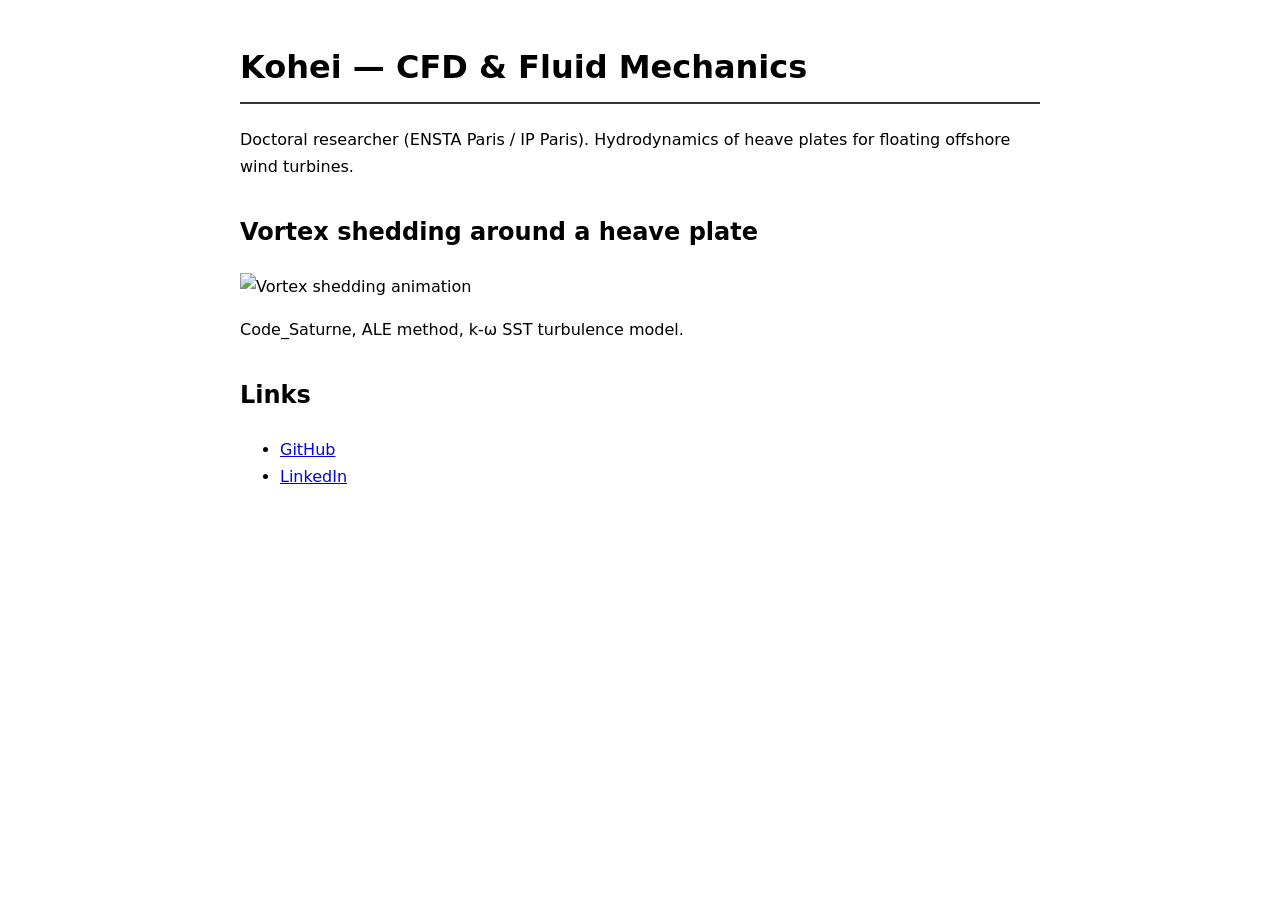
==== index.html @ 502e43df "Create index.html" ====
<!DOCTYPE html>
<html lang="ja">
<head>
  <meta charset="UTF-8">
  <meta name="viewport" content="width=device-width, initial-scale=1.0">
  <title>Kohei | CFD Portfolio</title>
  <style>
    body { font-family: system-ui, sans-serif; max-width: 800px;
           margin: 40px auto; padding: 0 20px; line-height: 1.7; }
    h1 { border-bottom: 2px solid #333; padding-bottom: 8px; }
    img, video { max-width: 100%; height: auto; }
    .project { margin: 32px 0; }
  </style>
</head>
<body>
  <h1>Kohei — CFD & Fluid Mechanics</h1>
  <p>Doctoral researcher (ENSTA Paris / IP Paris). Hydrodynamics of
     heave plates for floating offshore wind turbines.</p>

  <div class="project">
    <h2>Vortex shedding around a heave plate</h2>
    <img src="results/vortex.gif" alt="Vortex shedding animation">
    <p>Code_Saturne, ALE method, k-ω SST turbulence model.</p>
  </div>

  <h2>Links</h2>
  <ul>
    <li><a href="https://github.com/ユーザー名">GitHub</a></li>
    <li><a href="https://www.linkedin.com/in/...">LinkedIn</a></li>
  </ul>
</body>
</html>
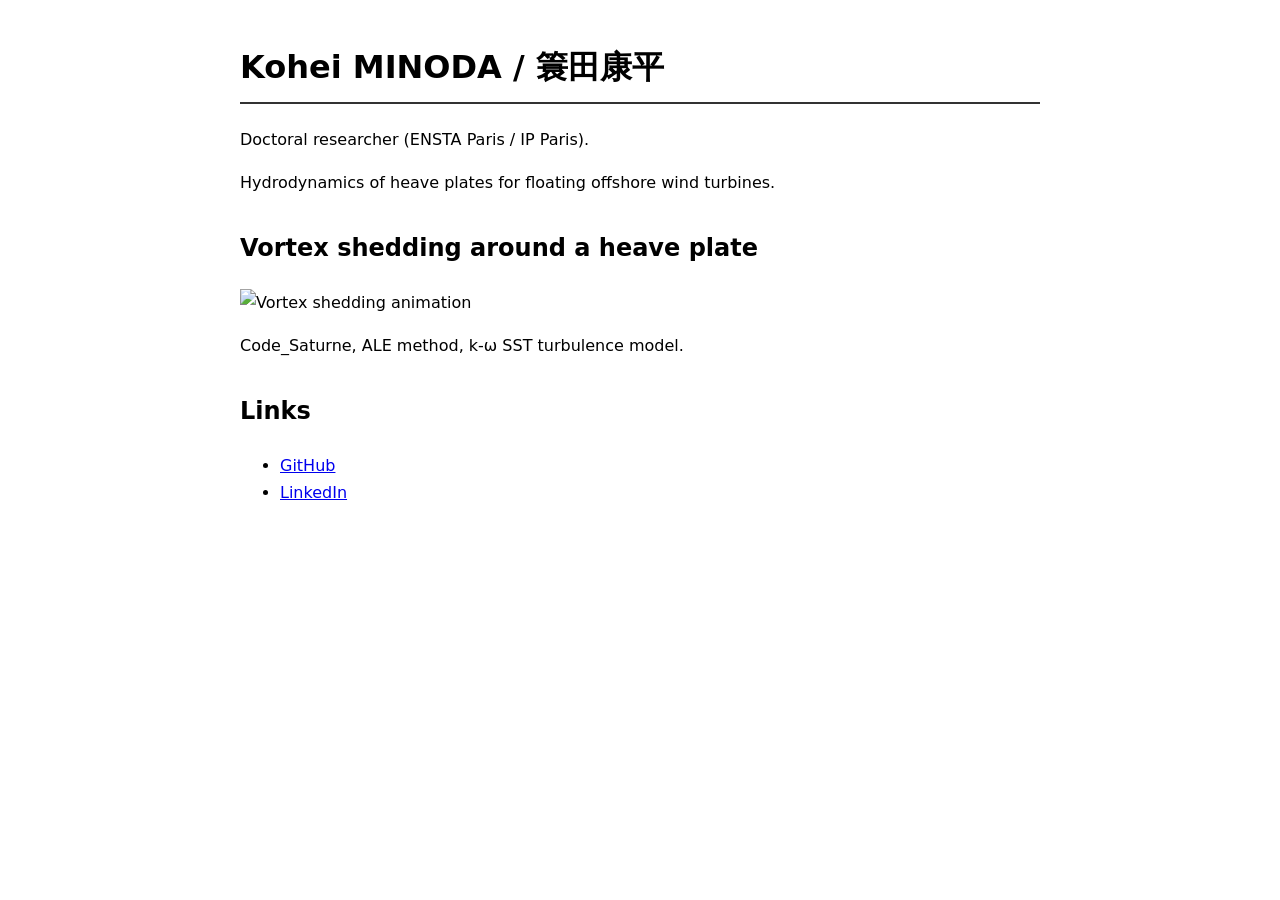
==== commit 5770f3aa: "Update index.html" ====
--- a/index.html
+++ b/index.html
@@ -3,7 +3,7 @@
 <head>
   <meta charset="UTF-8">
   <meta name="viewport" content="width=device-width, initial-scale=1.0">
-  <title>Kohei | CFD Portfolio</title>
+  <title>Kohei MINODA</title>
   <style>
     body { font-family: system-ui, sans-serif; max-width: 800px;
            margin: 40px auto; padding: 0 20px; line-height: 1.7; }
@@ -13,9 +13,9 @@
   </style>
 </head>
 <body>
-  <h1>Kohei — CFD & Fluid Mechanics</h1>
-  <p>Doctoral researcher (ENSTA Paris / IP Paris). Hydrodynamics of
-     heave plates for floating offshore wind turbines.</p>
+  <h1>Kohei MINODA / 簑田康平</h1>
+  <p>Doctoral researcher (ENSTA Paris / IP Paris). </p>
+  <p>Hydrodynamics of heave plates for floating offshore wind turbines.</p>
 
   <div class="project">
     <h2>Vortex shedding around a heave plate</h2>
@@ -25,8 +25,8 @@
 
   <h2>Links</h2>
   <ul>
-    <li><a href="https://github.com/ユーザー名">GitHub</a></li>
-    <li><a href="https://www.linkedin.com/in/...">LinkedIn</a></li>
+    <li><a href="https://github.com/KoheiMinoda">GitHub</a></li>
+    <li><a href="https://www.linkedin.com/in/kohei-minoda-b43a252b5/">LinkedIn</a></li>
   </ul>
 </body>
 </html>
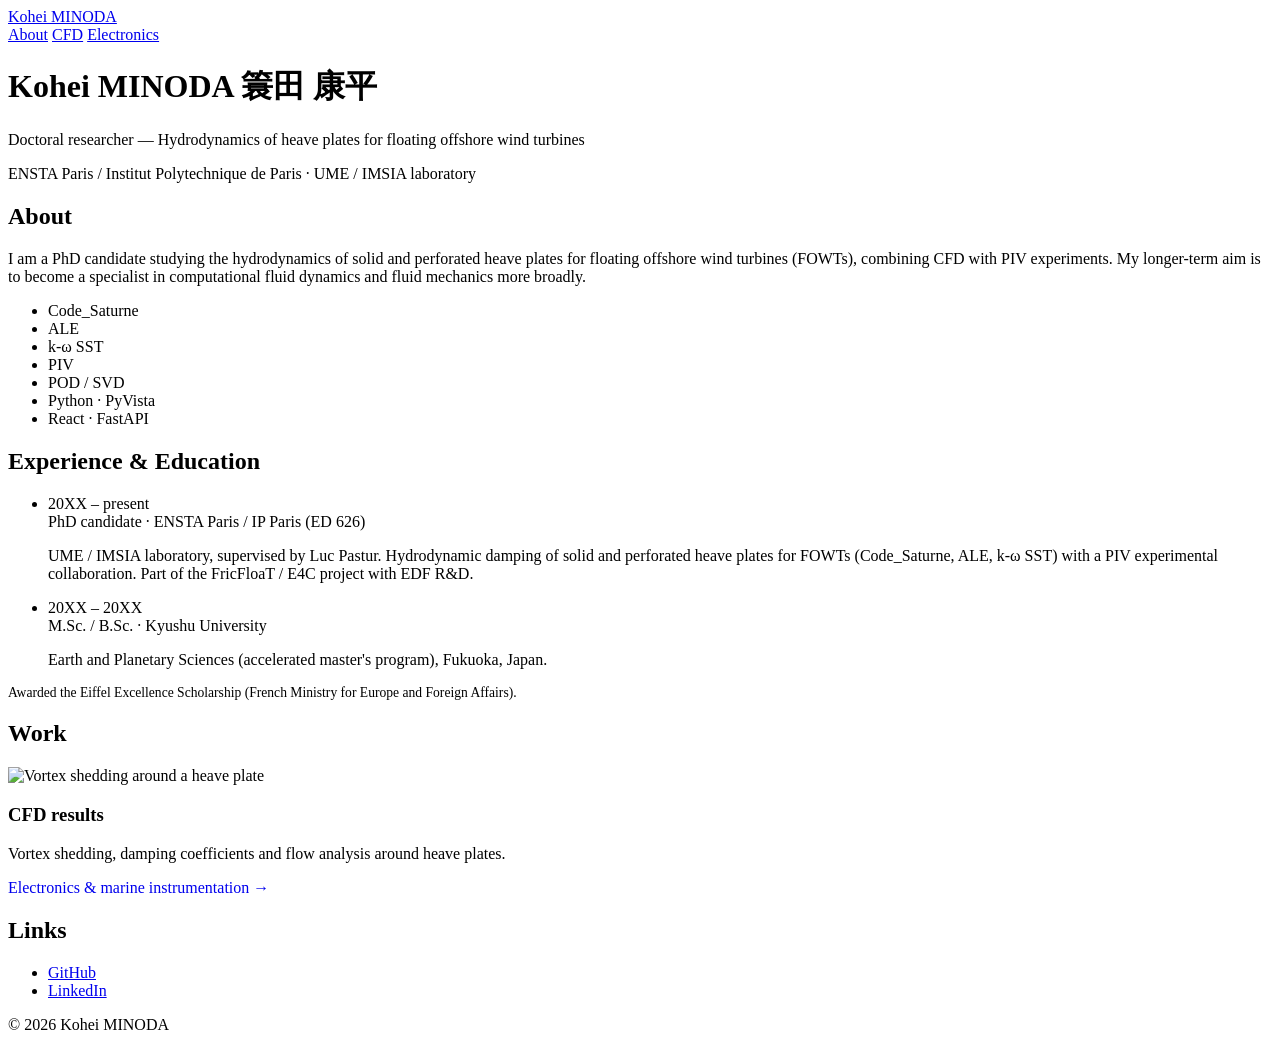
==== commit 3d73fd59: "Update index.html" ====
--- a/index.html
+++ b/index.html
@@ -1,32 +1,108 @@
 <!DOCTYPE html>
-<html lang="ja">
+<html lang="en">
 <head>
   <meta charset="UTF-8">
   <meta name="viewport" content="width=device-width, initial-scale=1.0">
   <title>Kohei MINODA</title>
-  <style>
-    body { font-family: system-ui, sans-serif; max-width: 800px;
-           margin: 40px auto; padding: 0 20px; line-height: 1.7; }
-    h1 { border-bottom: 2px solid #333; padding-bottom: 8px; }
-    img, video { max-width: 100%; height: auto; }
-    .project { margin: 32px 0; }
-  </style>
+  <meta name="description" content="Kohei MINODA — Doctoral researcher in hydrodynamics for floating offshore wind turbines (ENSTA Paris / IP Paris).">
+  <link rel="stylesheet" href="style.css">
 </head>
 <body>
-  <h1>Kohei MINODA / 簑田康平</h1>
-  <p>Doctoral researcher (ENSTA Paris / IP Paris). </p>
-  <p>Hydrodynamics of heave plates for floating offshore wind turbines.</p>
+  <nav class="nav">
+    <div class="nav-inner">
+      <a class="nav-name" href="index.html">Kohei MINODA</a>
+      <div class="nav-links">
+        <a href="index.html" aria-current="page">About</a>
+        <a href="cfd.html">CFD</a>
+        <a href="electronics.html">Electronics</a>
+      </div>
+    </div>
+  </nav>
 
-  <div class="project">
-    <h2>Vortex shedding around a heave plate</h2>
-    <img src="results/vortex.gif" alt="Vortex shedding animation">
-    <p>Code_Saturne, ALE method, k-ω SST turbulence model.</p>
-  </div>
+  <main class="container">
 
-  <h2>Links</h2>
-  <ul>
-    <li><a href="https://github.com/KoheiMinoda">GitHub</a></li>
-    <li><a href="https://www.linkedin.com/in/kohei-minoda-b43a252b5/">LinkedIn</a></li>
-  </ul>
+    <!-- ===================== HERO ===================== -->
+    <header class="hero">
+      <h1>Kohei MINODA <span class="sub">簑田 康平</span></h1>
+      <p class="role">Doctoral researcher — Hydrodynamics of heave plates for floating offshore wind turbines</p>
+      <p class="tagline">ENSTA Paris / Institut Polytechnique de Paris · UME&nbsp;/&nbsp;IMSIA laboratory</p>
+    </header>
+
+    <!-- ===================== ABOUT ===================== -->
+    <h2>About</h2>
+    <p class="lead">
+      I am a PhD candidate studying the hydrodynamics of solid and perforated
+      heave plates for floating offshore wind turbines (FOWTs), combining CFD
+      with PIV experiments. My longer-term aim is to become a specialist in
+      computational fluid dynamics and fluid mechanics more broadly.
+    </p>
+
+    <ul class="tags">
+      <li>Code_Saturne</li>
+      <li>ALE</li>
+      <li>k-ω SST</li>
+      <li>PIV</li>
+      <li>POD / SVD</li>
+      <li>Python · PyVista</li>
+      <li>React · FastAPI</li>
+    </ul>
+
+    <!-- ===================== EXPERIENCE ===================== -->
+    <h2>Experience &amp; Education</h2>
+    <ul class="timeline">
+      <li>
+        <div class="year">20XX – present</div>
+        <div class="place">PhD candidate · ENSTA Paris / IP Paris (ED 626)</div>
+        <p class="muted">
+          UME / IMSIA laboratory, supervised by Luc Pastur.
+          Hydrodynamic damping of solid and perforated heave plates for FOWTs
+          (Code_Saturne, ALE, k-ω SST) with a PIV experimental collaboration.
+          Part of the FricFloaT / E4C project with EDF R&amp;D.
+        </p>
+      </li>
+      <li>
+        <div class="year">20XX – 20XX</div>
+        <div class="place">M.Sc. / B.Sc. · Kyushu University</div>
+        <p class="muted">
+          Earth and Planetary Sciences (accelerated master's program), Fukuoka, Japan.
+        </p>
+      </li>
+    </ul>
+    <p class="muted" style="font-size:.85rem; margin-top:14px;">
+      <!-- 追加したい項目（受賞・発表・インターン等）はここに li を増やしてください -->
+      Awarded the Eiffel Excellence Scholarship (French Ministry for Europe and Foreign Affairs).
+    </p>
+
+    <!-- ===================== FEATURED ===================== -->
+    <h2>Work</h2>
+    <div class="cards">
+      <a class="card" href="cfd.html" style="text-decoration:none; color:inherit;">
+        <div class="media">
+          <img src="results/vortex.gif" alt="Vortex shedding around a heave plate">
+        </div>
+        <div class="body">
+          <h3>CFD results</h3>
+          <p>Vortex shedding, damping coefficients and flow analysis around heave plates.</p>
+        </div>
+      </a>
+      <a class="card placeholder" href="electronics.html" style="text-decoration:none;">
+        Electronics &amp; marine instrumentation →
+      </a>
+    </div>
+
+    <!-- ===================== LINKS ===================== -->
+    <h2>Links</h2>
+    <ul class="links">
+      <li><a href="https://github.com/KoheiMinoda">GitHub</a></li>
+      <li><a href="https://www.linkedin.com/in/kohei-minoda-b43a252b5/">LinkedIn</a></li>
+      <!-- <li><a href="mailto:you@example.com">Email</a></li> -->
+    </ul>
+
+  </main>
+
+  <footer>
+    <div class="container">© <span id="y"></span> Kohei MINODA</div>
+  </footer>
+  <script>document.getElementById('y').textContent = new Date().getFullYear();</script>
 </body>
 </html>
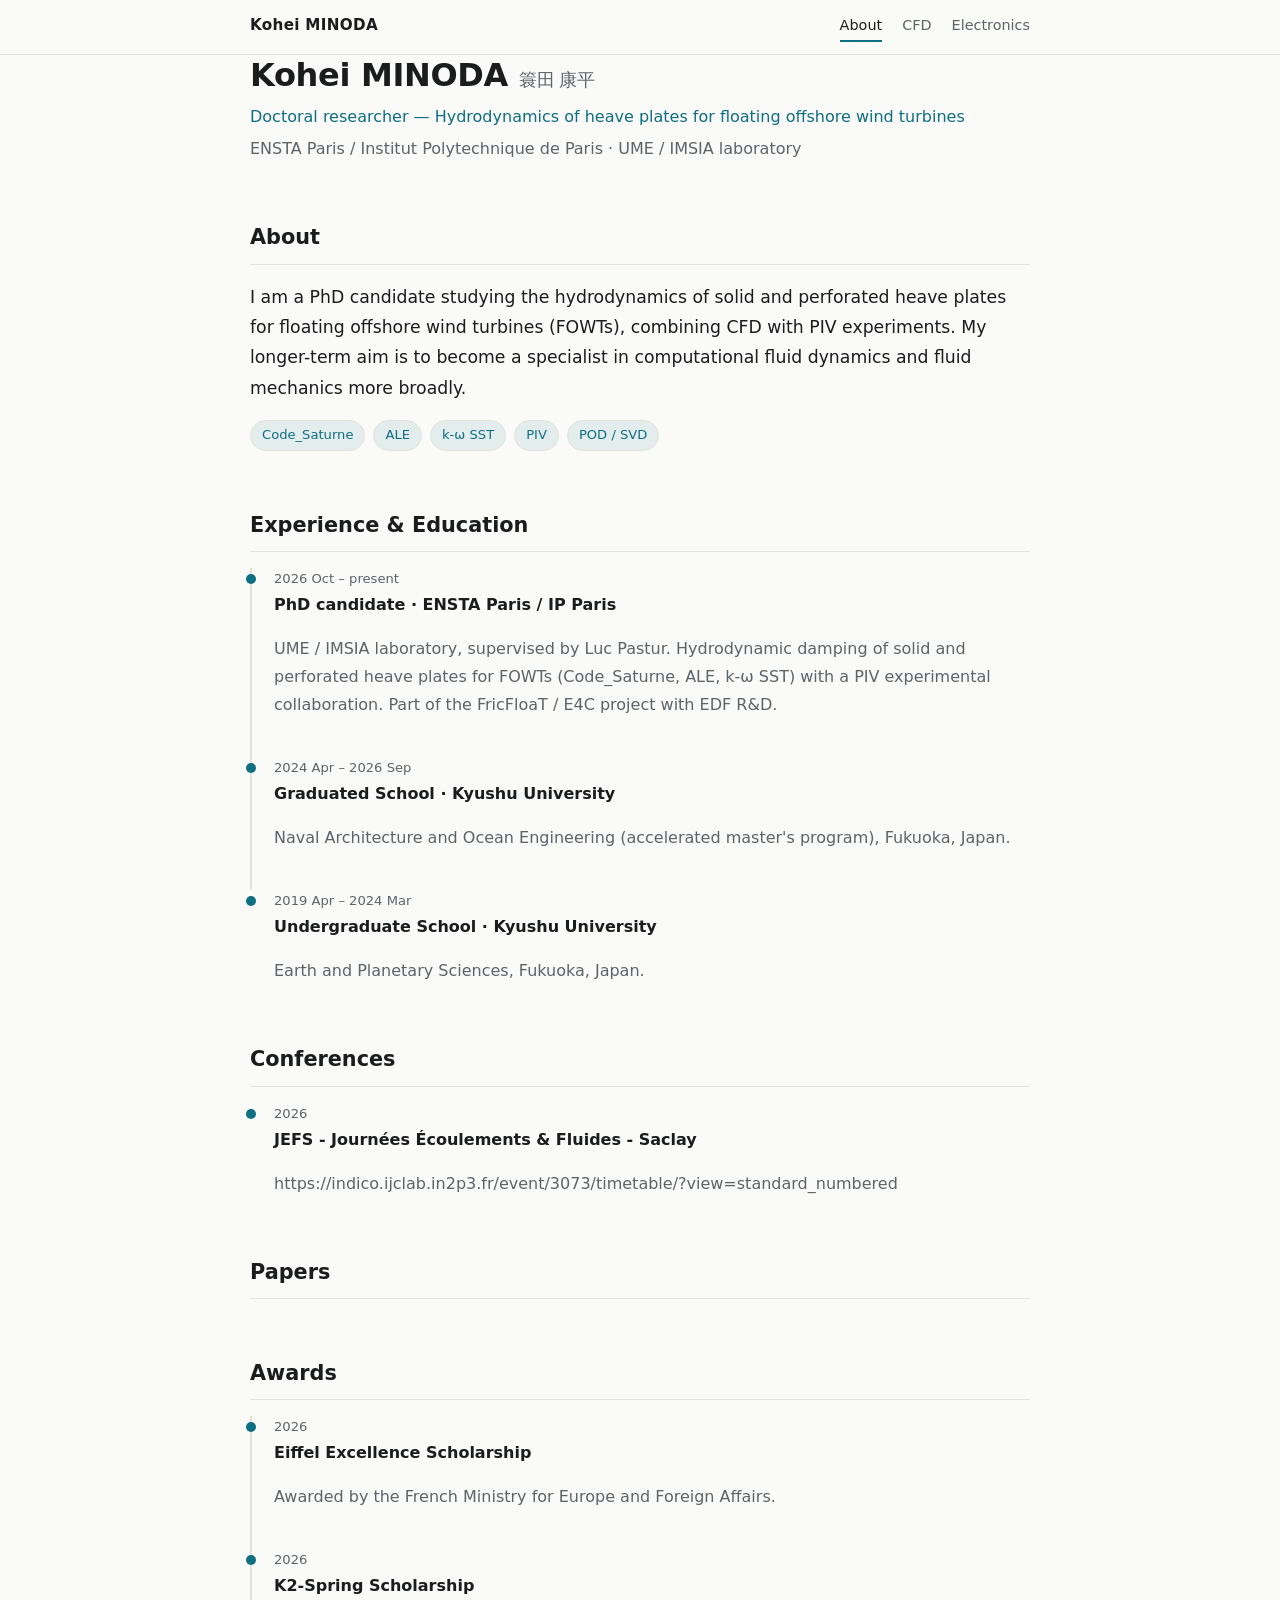
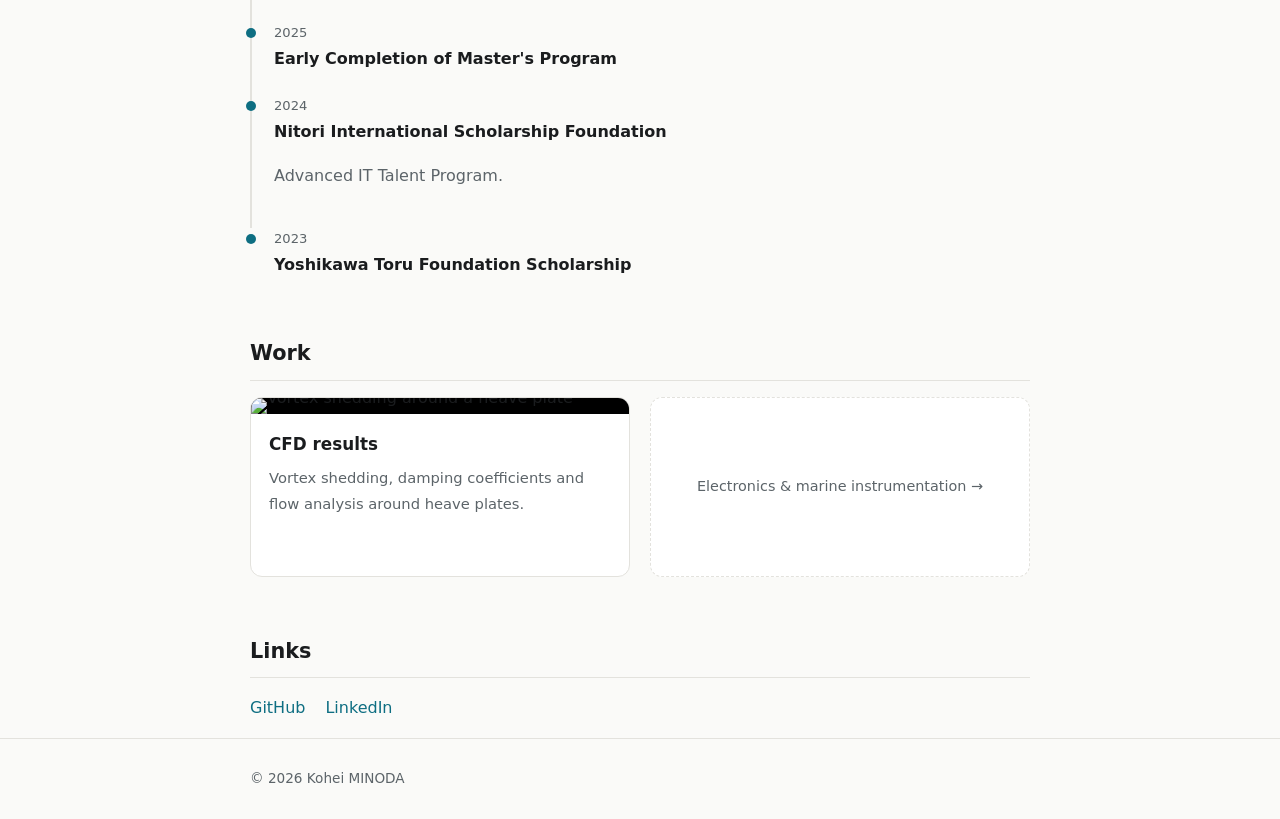
==== commit 935c8490: "refine" ====
--- a/index.html
+++ b/index.html
@@ -43,16 +43,14 @@
       <li>k-ω SST</li>
       <li>PIV</li>
       <li>POD / SVD</li>
-      <li>Python · PyVista</li>
-      <li>React · FastAPI</li>
     </ul>
 
     <!-- ===================== EXPERIENCE ===================== -->
     <h2>Experience &amp; Education</h2>
     <ul class="timeline">
       <li>
-        <div class="year">20XX – present</div>
-        <div class="place">PhD candidate · ENSTA Paris / IP Paris (ED 626)</div>
+        <div class="year">2026 Oct – present</div>
+        <div class="place">PhD candidate · ENSTA Paris / IP Paris</div>
         <p class="muted">
           UME / IMSIA laboratory, supervised by Luc Pastur.
           Hydrodynamic damping of solid and perforated heave plates for FOWTs
@@ -61,17 +59,68 @@
         </p>
       </li>
       <li>
-        <div class="year">20XX – 20XX</div>
-        <div class="place">M.Sc. / B.Sc. · Kyushu University</div>
+        <div class="year">2024 Apr – 2026 Sep</div>
+        <div class="place">Graduated School · Kyushu University</div>
         <p class="muted">
-          Earth and Planetary Sciences (accelerated master's program), Fukuoka, Japan.
+          Naval Architecture and Ocean Engineering (accelerated master's program), Fukuoka, Japan.
+        </p>
+      </li>
+      <li>
+        <div class="year">2019 Apr – 2024 Mar</div>
+        <div class="place">Undergraduate School · Kyushu University</div>
+        <p class="muted">
+          Earth and Planetary Sciences, Fukuoka, Japan.
         </p>
       </li>
     </ul>
-    <p class="muted" style="font-size:.85rem; margin-top:14px;">
-      <!-- 追加したい項目（受賞・発表・インターン等）はここに li を増やしてください -->
-      Awarded the Eiffel Excellence Scholarship (French Ministry for Europe and Foreign Affairs).
-    </p>
+
+    <!-- ===================== CONFERENCES ===================== -->
+    <h2>Conferences</h2>
+    <ul class="timeline">
+      <li>
+        <div class="year">2026</div>
+        <div class="place">JEFS - Journées Écoulements & Fluides - Saclay</div>
+        <p class="muted">
+          https://indico.ijclab.in2p3.fr/event/3073/timetable/?view=standard_numbered
+        </p>
+      </li>
+    </ul>
+
+    <!-- ===================== PAPERS ===================== -->
+    <h2>Papers</h2>
+    <ul class="timeline">
+    </ul>
+
+    <!-- ===================== AWARDS ===================== -->
+    <h2>Awards</h2>
+    <ul class="timeline">
+      <li>
+        <div class="year">2026</div>
+        <div class="place">Eiffel Excellence Scholarship</div>
+        <p class="muted">
+          Awarded by the French Ministry for Europe and Foreign Affairs.
+        </p>
+      </li>
+      <li>
+        <div class="year">2026</div>
+        <div class="place">K2-Spring Scholarship</div>
+      </li>
+      <li>
+        <div class="year">2025</div>
+        <div class="place">Early Completion of Master's Program</div>
+      </li>
+      <li>
+        <div class="year">2024</div>
+        <div class="place">Nitori International Scholarship Foundation</div>
+        <p class="muted">
+          Advanced IT Talent Program.
+        </p>
+      </li>
+      <li>
+        <div class="year">2023</div>
+        <div class="place">Yoshikawa Toru Foundation Scholarship</div>
+      </li>
+    </ul>
 
     <!-- ===================== FEATURED ===================== -->
     <h2>Work</h2>
--- a/style.css
+++ b/style.css
@@ -0,0 +1,275 @@
+/* ===========================================================
+   Kohei MINODA — portfolio shared stylesheet
+   3ページ（index / cfd / electronics）で共通利用
+   =========================================================== */
+
+:root {
+  --bg:        #fafaf8;
+  --surface:   #ffffff;
+  --text:      #1a1c1e;
+  --muted:     #5c6469;
+  --border:    #e3e2dd;
+  --accent:    #0e6e82;   /* ocean teal — 研究テーマに合わせた差し色 */
+  --accent-dim:#0e6e8218;
+  --maxw:      820px;
+}
+
+@media (prefers-color-scheme: dark) {
+  :root:not([data-theme="light"]) {
+    --bg:      #14171a;
+    --surface: #1c2024;
+    --text:    #e7e9ea;
+    --muted:   #9aa2a8;
+    --border:  #2c3237;
+    --accent:  #4fb8cf;
+    --accent-dim:#4fb8cf22;
+  }
+}
+:root[data-theme="dark"] {
+  --bg:      #14171a;
+  --surface: #1c2024;
+  --text:    #e7e9ea;
+  --muted:   #9aa2a8;
+  --border:  #2c3237;
+  --accent:  #4fb8cf;
+  --accent-dim:#4fb8cf22;
+}
+
+* { box-sizing: border-box; }
+
+html { scroll-behavior: smooth; }
+
+body {
+  font-family: system-ui, -apple-system, "Segoe UI", "Hiragino Kaku Gothic ProN",
+               "Noto Sans JP", sans-serif;
+  background: var(--bg);
+  color: var(--text);
+  line-height: 1.75;
+  margin: 0;
+  -webkit-font-smoothing: antialiased;
+}
+
+.container {
+  max-width: var(--maxw);
+  margin: 0 auto;
+  padding: 0 20px;
+}
+
+/* ---------- ナビゲーション ---------- */
+.nav {
+  position: sticky;
+  top: 0;
+  z-index: 10;
+  background: color-mix(in srgb, var(--bg) 88%, transparent);
+  backdrop-filter: saturate(180%) blur(8px);
+  border-bottom: 1px solid var(--border);
+}
+.nav-inner {
+  max-width: var(--maxw);
+  margin: 0 auto;
+  padding: 12px 20px;
+  display: flex;
+  align-items: baseline;
+  justify-content: space-between;
+  gap: 16px;
+  flex-wrap: wrap;
+}
+.nav-name {
+  font-weight: 600;
+  letter-spacing: 0.02em;
+  color: var(--text);
+  text-decoration: none;
+  font-size: 0.95rem;
+}
+.nav-links { display: flex; gap: 20px; flex-wrap: wrap; }
+.nav-links a {
+  color: var(--muted);
+  text-decoration: none;
+  font-size: 0.9rem;
+  padding-bottom: 2px;
+  border-bottom: 2px solid transparent;
+  transition: color 0.15s;
+}
+.nav-links a:hover { color: var(--text); }
+.nav-links a[aria-current="page"] {
+  color: var(--text);
+  border-bottom-color: var(--accent);
+}
+
+/* ---------- 見出し・本文 ---------- */
+main { padding: 128px 0 110px; }
+
+h1 {
+  font-size: 2rem;
+  line-height: 1.25;
+  margin: 0 0 4px;
+  letter-spacing: -0.01em;
+}
+h1 .sub { color: var(--muted); font-weight: 400; font-size: 1.1rem; }
+
+h2 {
+  font-size: 1.3rem;
+  margin: 56px 0 16px;
+  padding-bottom: 8px;
+  border-bottom: 1px solid var(--border);
+}
+h3 { font-size: 1.05rem; margin: 0 0 6px; }
+
+.lead { font-size: 1.08rem; color: var(--text); }
+.muted { color: var(--muted); }
+a { color: var(--accent); }
+
+/* ---------- ヒーロー（トップ） ---------- */
+.hero { margin-bottom: 8px; }
+.hero .role { color: var(--accent); font-weight: 500; margin: 8px 0 0; }
+.tagline { color: var(--muted); margin-top: 4px; }
+
+/* ---------- タグ（スキル等） ---------- */
+.tags { list-style: none; padding: 0; margin: 14px 0 0; display: flex; flex-wrap: wrap; gap: 8px; }
+.tags li {
+  font-size: 0.82rem;
+  color: var(--accent);
+  background: var(--accent-dim);
+  border: 1px solid var(--border);
+  border-radius: 999px;
+  padding: 3px 11px;
+}
+
+/* ---------- 経歴タイムライン ---------- */
+.timeline { list-style: none; margin: 0; padding: 0; }
+.timeline li {
+  position: relative;
+  padding: 0 0 22px 22px;
+  border-left: 2px solid var(--border);
+}
+.timeline li:last-child { border-left-color: transparent; padding-bottom: 0; }
+.timeline li::before {
+  content: "";
+  position: absolute;
+  left: -6px; top: 6px;
+  width: 10px; height: 10px;
+  border-radius: 50%;
+  background: var(--accent);
+}
+.timeline .year { font-size: 0.82rem; color: var(--muted); font-variant-numeric: tabular-nums; }
+.timeline .place { font-weight: 600; }
+
+/* ---------- プロジェクトカード ---------- */
+.cards { display: grid; gap: 20px; grid-template-columns: 1fr; }
+@media (min-width: 640px) { .cards { grid-template-columns: 1fr 1fr; } }
+
+.card {
+  background: var(--surface);
+  border: 1px solid var(--border);
+  border-radius: 12px;
+  overflow: hidden;
+  transition: transform 0.15s ease, box-shadow 0.15s ease;
+}
+.card:hover { transform: translateY(-2px); box-shadow: 0 6px 24px rgba(0,0,0,0.07); }
+.card .media { background: #000; line-height: 0; }
+.card .media img, .card .media video { width: 100%; height: auto; display: block; }
+.card .body { padding: 16px 18px 18px; }
+.card .body p { margin: 6px 0 0; color: var(--muted); font-size: 0.92rem; }
+.card .method {
+  margin-top: 12px;
+  font-size: 0.8rem;
+  color: var(--muted);
+  font-family: ui-monospace, "SFMono-Regular", Menlo, monospace;
+}
+
+/* 中身がまだ無い枠（プレースホルダ） */
+.card.placeholder {
+  border-style: dashed;
+  display: flex;
+  align-items: center;
+  justify-content: center;
+  min-height: 180px;
+  color: var(--muted);
+  font-size: 0.9rem;
+  text-align: center;
+  padding: 24px;
+}
+
+/* ---------- 図表 ---------- */
+figure { margin: 24px 0; }
+figure img, figure video { width: 100%; height: auto; border-radius: 8px; border: 1px solid var(--border); }
+figcaption { font-size: 0.85rem; color: var(--muted); margin-top: 8px; }
+
+/* ---------- リンク集・フッター ---------- */
+.links { list-style: none; padding: 0; display: flex; gap: 20px; flex-wrap: wrap; }
+.links a { text-decoration: none; }
+.links a:hover { text-decoration: underline; }
+
+footer {
+  border-top: 1px solid var(--border);
+  padding: 28px 0;
+  color: var(--muted);
+  font-size: 0.85rem;
+}
+
+/* ===========================================================
+   ブログ一覧グリッド（cfd.html / electronics.html）
+   =========================================================== */
+.page-intro { color: var(--muted); margin: 0 0 28px; }
+
+.post-grid {
+  display: grid;
+  grid-template-columns: 1fr;
+  gap: 22px;
+  margin-top: 8px;
+}
+@media (min-width: 560px) { .post-grid { grid-template-columns: 1fr 1fr; } }
+@media (min-width: 820px) { .post-grid { grid-template-columns: 1fr 1fr 1fr; } }
+
+.post-card {
+  display: flex;
+  flex-direction: column;
+  background: var(--surface);
+  border: 1px solid var(--border);
+  border-radius: 12px;
+  overflow: hidden;
+  text-decoration: none;
+  color: inherit;
+  transition: transform .15s ease, box-shadow .15s ease;
+}
+.post-card:hover { transform: translateY(-3px); box-shadow: 0 8px 26px rgba(0,0,0,.08); }
+
+.post-thumb { aspect-ratio: 16 / 10; background: #000; overflow: hidden; }
+.post-thumb img { width: 100%; height: 100%; object-fit: cover; display: block; }
+.post-thumb.thumb-empty {
+  display: flex; align-items: center; justify-content: center;
+  background: var(--accent-dim);
+}
+.post-thumb.thumb-empty span { color: var(--accent); font-size: .8rem; letter-spacing: .05em; }
+
+.post-card .info { padding: 13px 15px 16px; display: flex; flex-direction: column; gap: 6px; }
+.post-card h3 { font-size: 1rem; line-height: 1.4; margin: 0; }
+.post-date { font-size: .78rem; color: var(--muted); font-variant-numeric: tabular-nums; }
+
+.grid-status { color: var(--muted); padding: 40px 0; text-align: center; }
+.grid-status code {
+  font-family: ui-monospace, Menlo, monospace;
+  background: var(--accent-dim); padding: 1px 6px; border-radius: 5px;
+}
+
+/* ===========================================================
+   ブログ詳細（post.html）
+   =========================================================== */
+.back-link { display: inline-block; margin-bottom: 20px; color: var(--muted); text-decoration: none; font-size: .9rem; }
+.back-link:hover { color: var(--text); }
+
+.post-body { margin-top: 8px; }
+.post-body p { margin: 16px 0; }
+.post-body figure { margin: 22px 0; }
+.post-body img { width: 100%; height: auto; border-radius: 8px; border: 1px solid var(--border); }
+.post-body figcaption { font-size: .85rem; color: var(--muted); margin-top: 8px; }
+.post-body pre {
+  background: var(--surface);
+  border: 1px solid var(--border);
+  border-radius: 8px;
+  padding: 14px 16px;
+  overflow-x: auto;
+  font-size: .85rem;
+  line-height: 1.6;
+}
+.post-body code { font-family: ui-monospace, "SFMono-Regular", Menlo, monospace; }
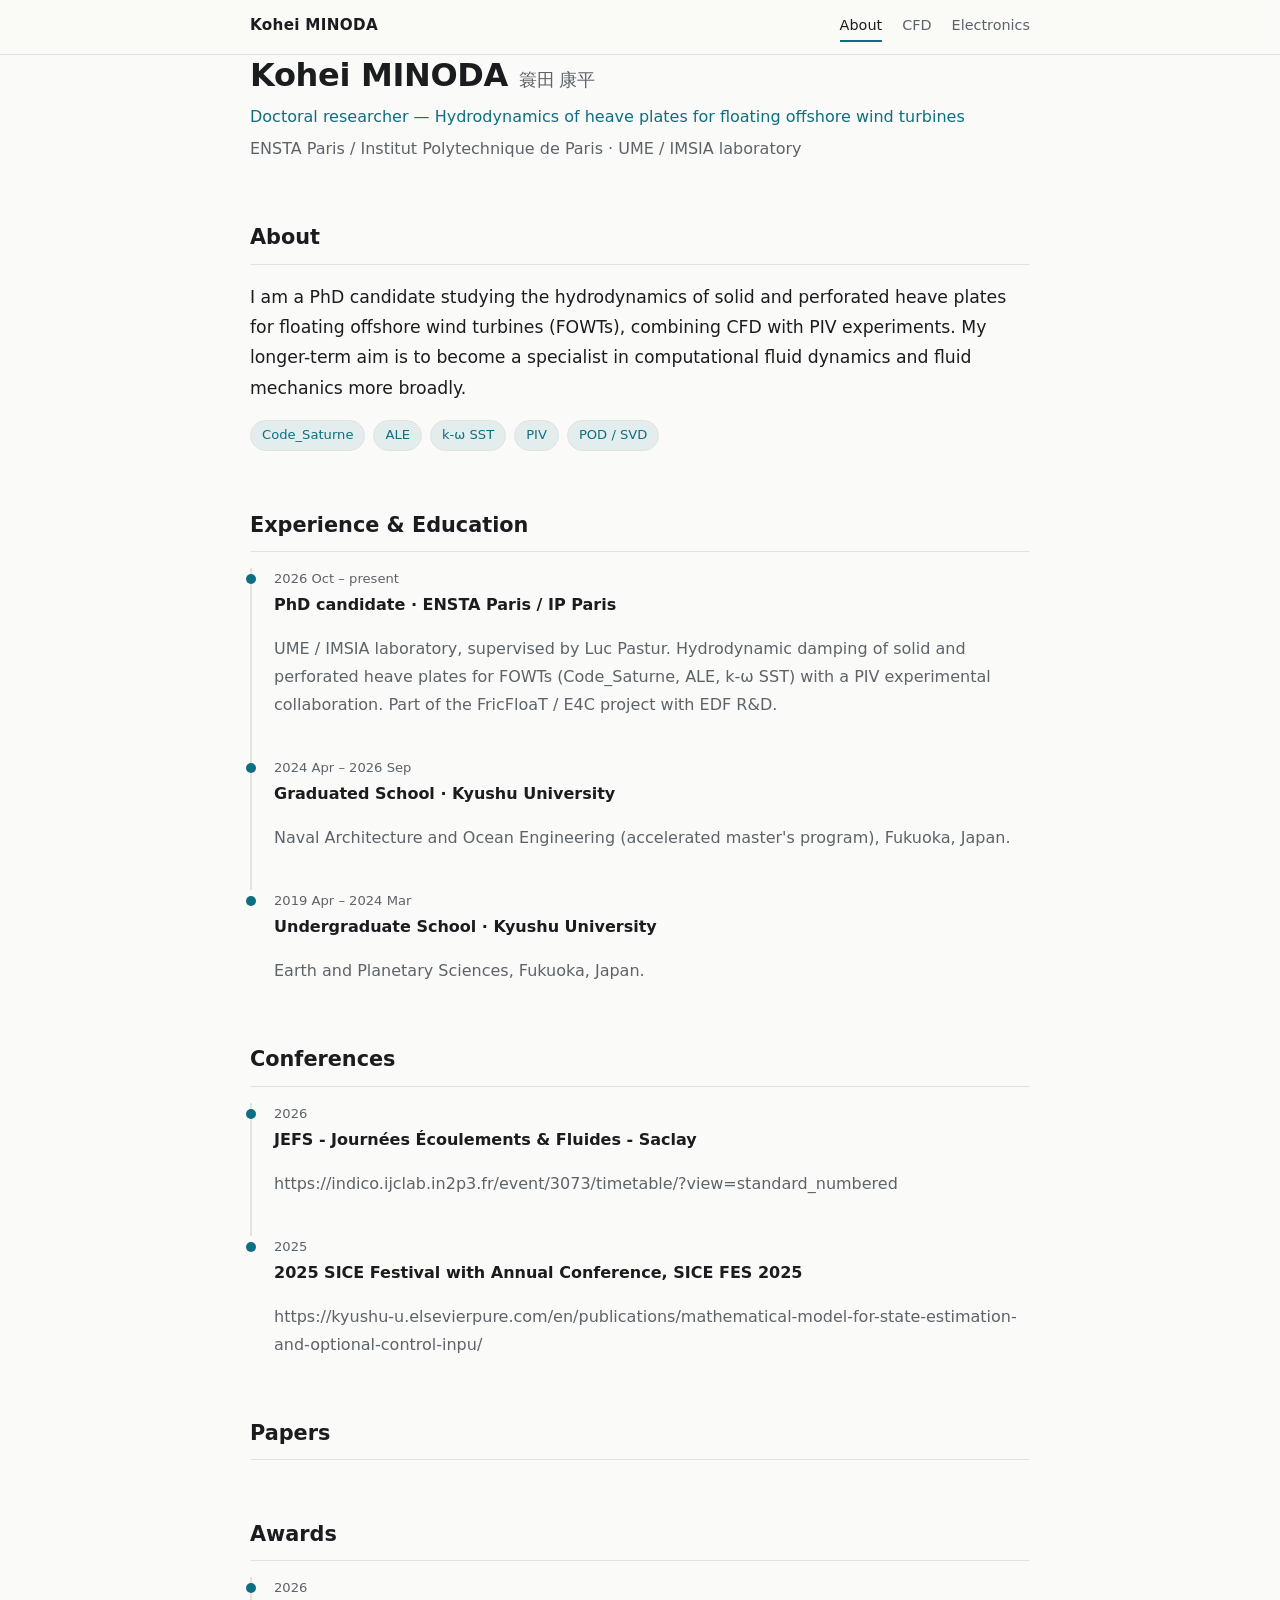
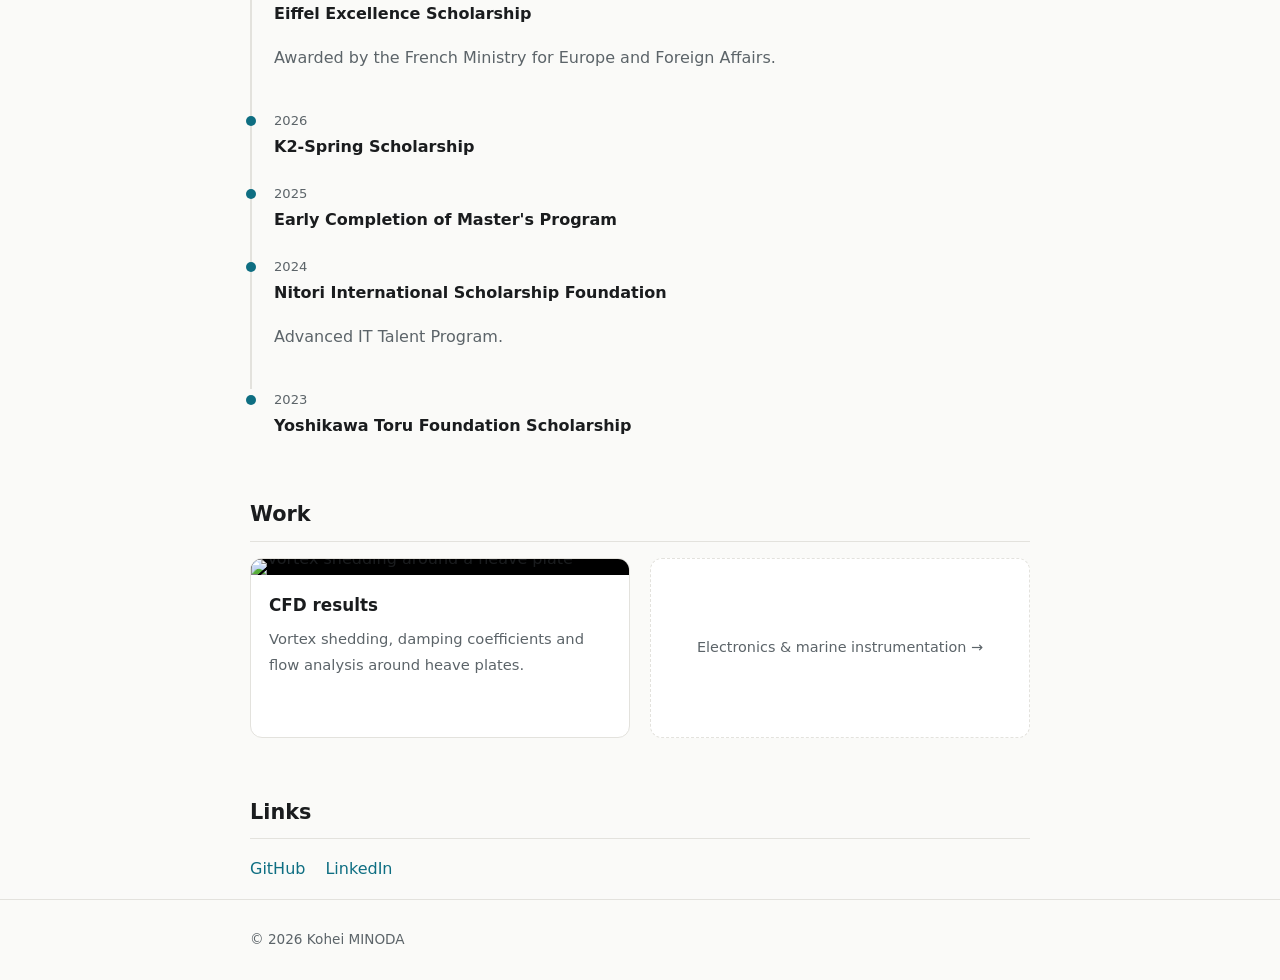
==== commit 872475d0: "sice" ====
--- a/index.html
+++ b/index.html
@@ -3,9 +3,44 @@
 <head>
   <meta charset="UTF-8">
   <meta name="viewport" content="width=device-width, initial-scale=1.0">
-  <title>Kohei MINODA</title>
-  <meta name="description" content="Kohei MINODA — Doctoral researcher in hydrodynamics for floating offshore wind turbines (ENSTA Paris / IP Paris).">
+  <title>Kohei Minoda (簑田康平) — Doctoral Researcher in Hydrodynamics</title>
+  <meta name="description" content="Kohei Minoda (簑田康平, Minoda Kohei) is a doctoral researcher in hydrodynamics for floating offshore wind turbines (FOWTs) at ENSTA Paris / Institut Polytechnique de Paris.">
+  <meta name="keywords" content="Kohei Minoda, Minoda Kohei, 簑田康平, 簑田 康平, みのだ, みのだこうへい, ENSTA Paris, Institut Polytechnique de Paris, hydrodynamics, floating offshore wind turbine, FOWT, CFD, Code_Saturne">
+  <meta name="author" content="Kohei Minoda">
+  <link rel="canonical" href="https://koheiminoda.github.io/KoheiMINDOA-portfolio/index.html">
+
+  <meta property="og:type" content="profile">
+  <meta property="og:title" content="Kohei Minoda (簑田康平) — Doctoral Researcher in Hydrodynamics">
+  <meta property="og:description" content="Doctoral researcher in hydrodynamics for floating offshore wind turbines (FOWTs) at ENSTA Paris / Institut Polytechnique de Paris.">
+  <meta property="og:url" content="https://koheiminoda.github.io/KoheiMINDOA-portfolio/index.html">
+  <meta property="og:image" content="https://koheiminoda.github.io/KoheiMINDOA-portfolio/results/vortex.gif">
+  <meta name="twitter:card" content="summary">
+  <meta name="twitter:title" content="Kohei Minoda (簑田康平)">
+  <meta name="twitter:description" content="Doctoral researcher in hydrodynamics for floating offshore wind turbines (FOWTs) at ENSTA Paris / IP Paris.">
+
   <link rel="stylesheet" href="style.css">
+  <script type="application/ld+json">
+  {
+    "@context": "https://schema.org",
+    "@type": "Person",
+    "name": "Kohei Minoda",
+    "alternateName": ["簑田康平", "簑田 康平", "Minoda Kohei"],
+    "url": "https://koheiminoda.github.io/KoheiMINDOA-portfolio/index.html",
+    "jobTitle": "Doctoral Researcher",
+    "affiliation": {
+      "@type": "CollegeOrUniversity",
+      "name": "ENSTA Paris / Institut Polytechnique de Paris"
+    },
+    "alumniOf": {
+      "@type": "CollegeOrUniversity",
+      "name": "Kyushu University"
+    },
+    "sameAs": [
+      "https://github.com/KoheiMinoda",
+      "https://www.linkedin.com/in/kohei-minoda-b43a252b5/"
+    ]
+  }
+  </script>
 </head>
 <body>
   <nav class="nav">
@@ -23,7 +58,7 @@
 
     <!-- ===================== HERO ===================== -->
     <header class="hero">
-      <h1>Kohei MINODA <span class="sub">簑田 康平</span></h1>
+      <h1>Kohei MINODA <span class="sub" lang="ja">簑田 康平</span></h1>
       <p class="role">Doctoral researcher — Hydrodynamics of heave plates for floating offshore wind turbines</p>
       <p class="tagline">ENSTA Paris / Institut Polytechnique de Paris · UME&nbsp;/&nbsp;IMSIA laboratory</p>
     </header>
@@ -82,6 +117,13 @@
         <div class="place">JEFS - Journées Écoulements & Fluides - Saclay</div>
         <p class="muted">
           https://indico.ijclab.in2p3.fr/event/3073/timetable/?view=standard_numbered
+        </p>
+      </li>
+      <li>
+        <div class="year">2025</div>
+        <div class="place">2025 SICE Festival with Annual Conference, SICE FES 2025</div>
+        <p class="muted">
+          https://kyushu-u.elsevierpure.com/en/publications/mathematical-model-for-state-estimation-and-optional-control-inpu/
         </p>
       </li>
     </ul>
